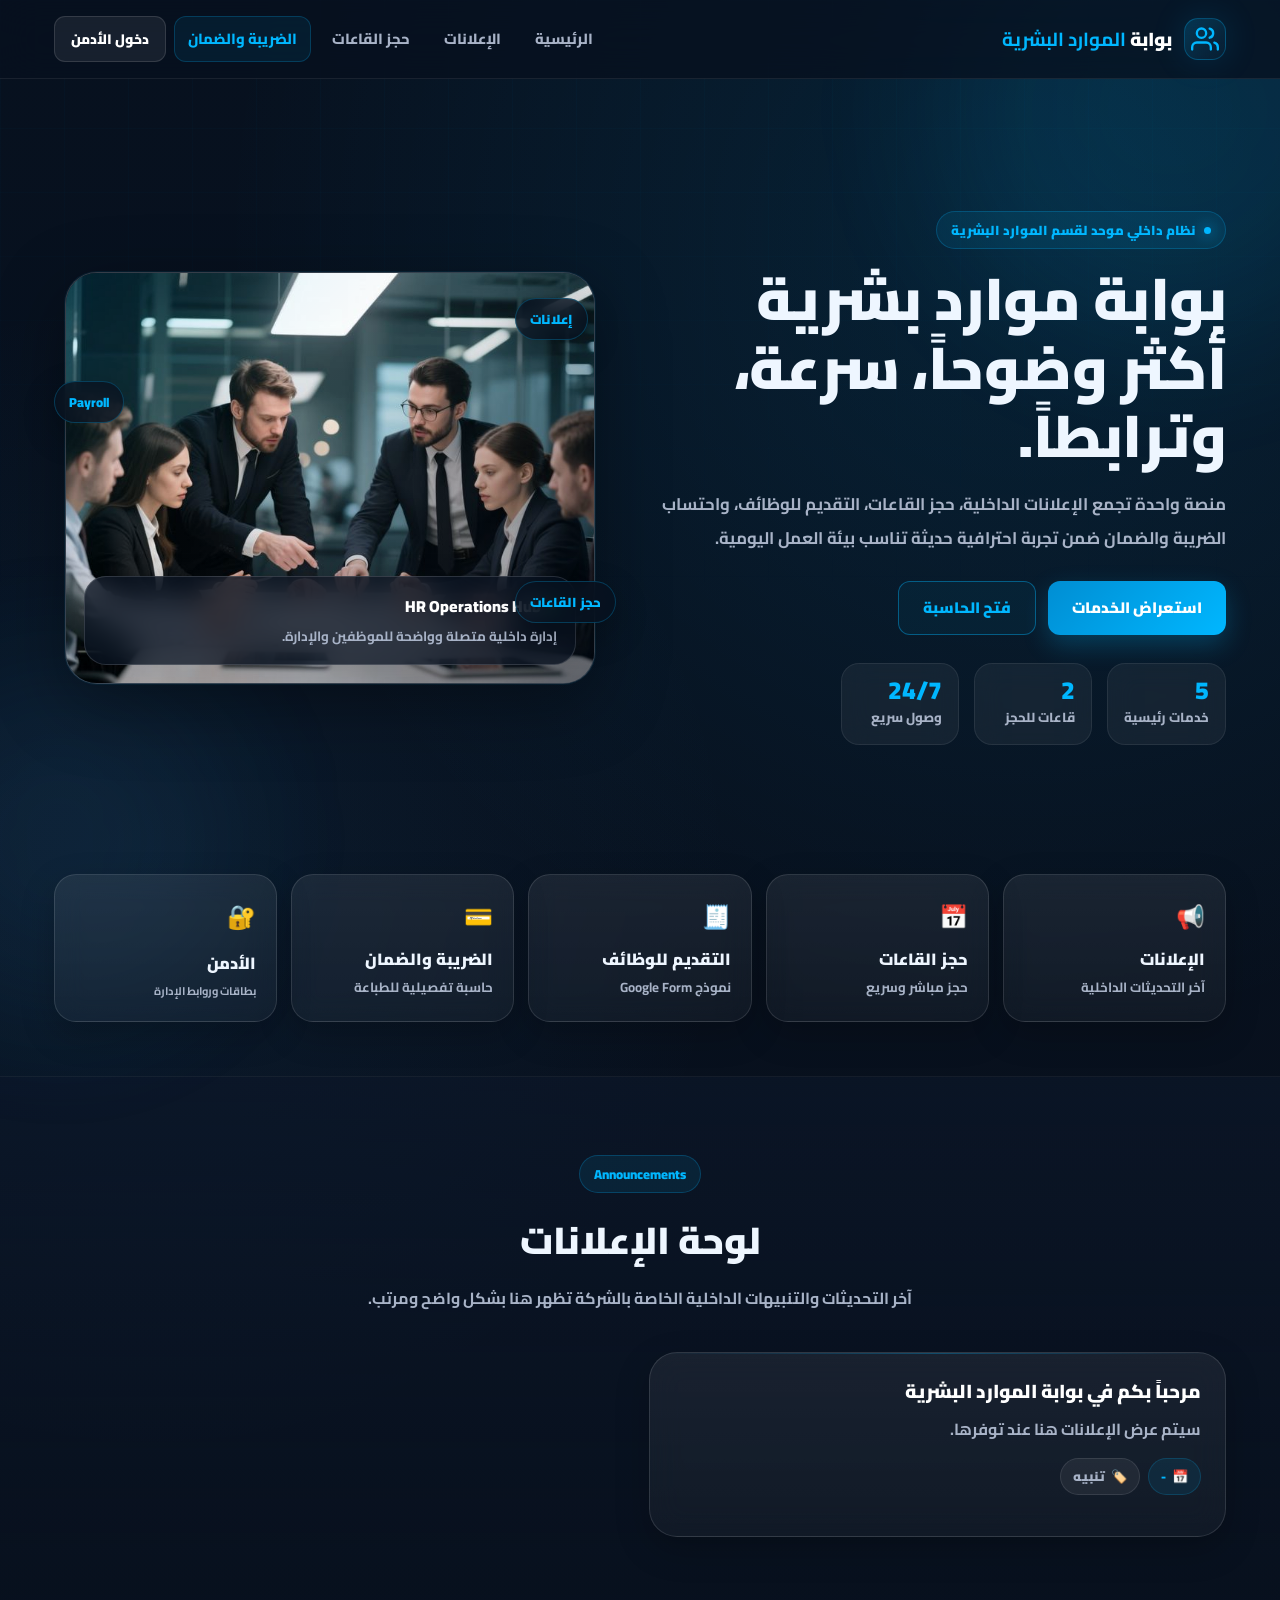
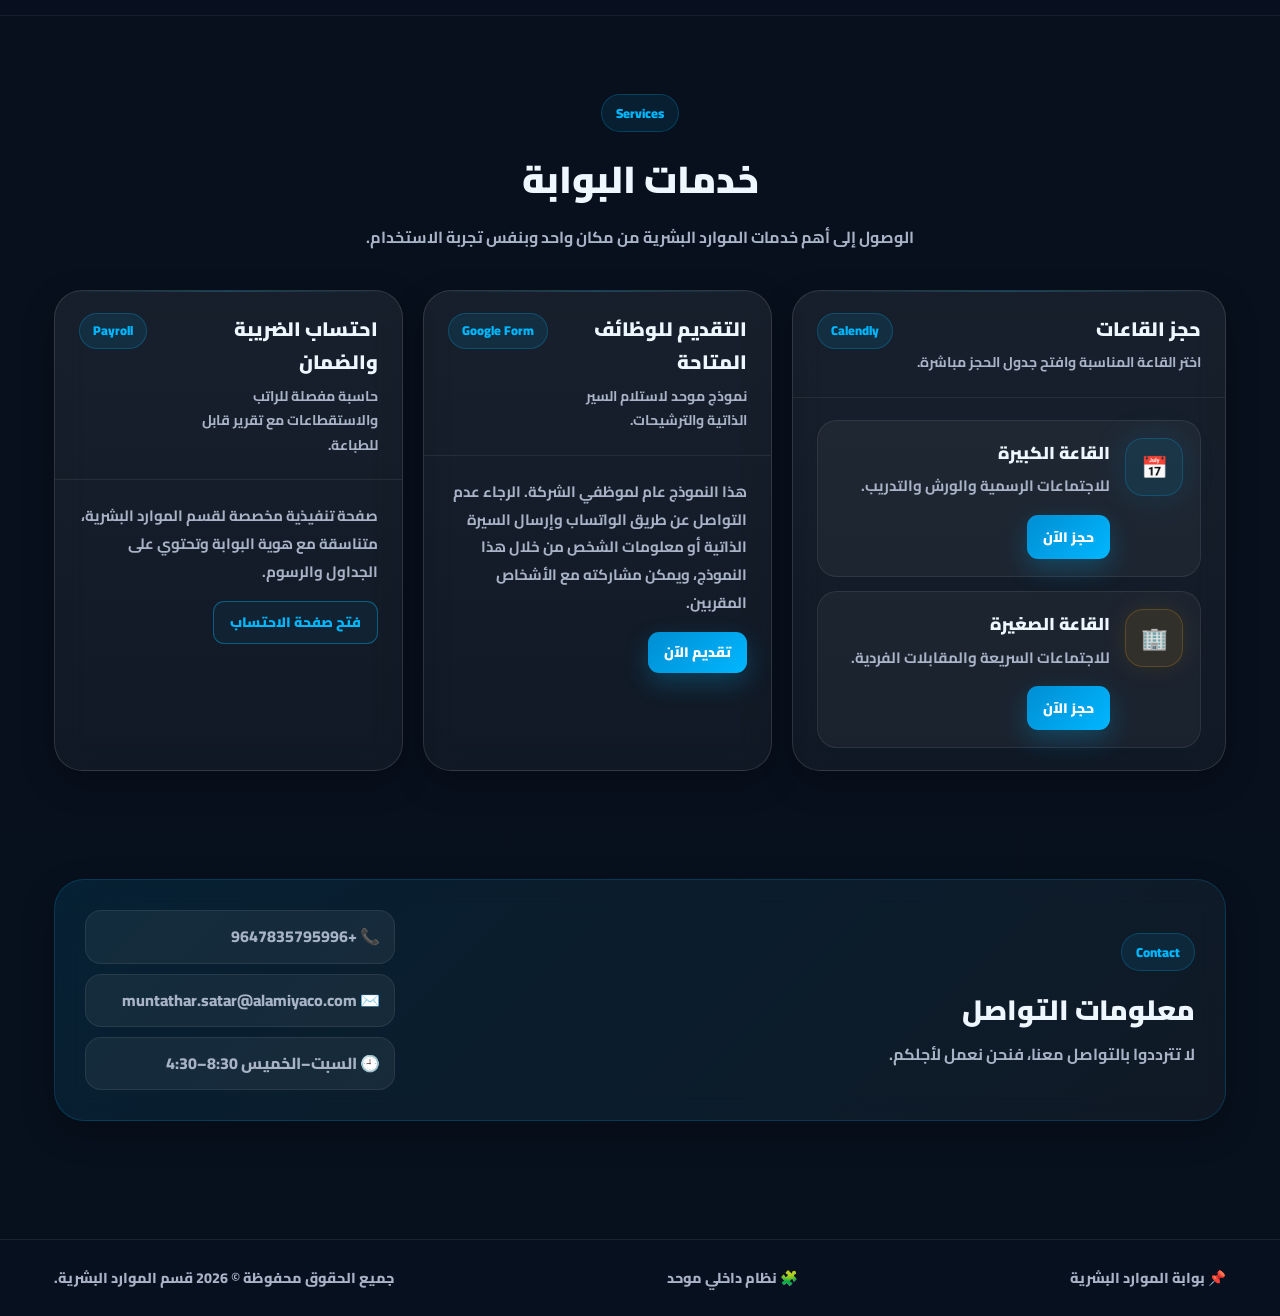
==== admin.html @ 2784f4d8 "Add files via upload" ====
<!DOCTYPE html>
<html lang="ar" dir="rtl">
<head>
  <meta charset="UTF-8" />
  <meta name="viewport" content="width=device-width, initial-scale=1.0" />
  <title>بوابة الأدمن | الموارد البشرية</title>
  <link rel="preconnect" href="https://fonts.googleapis.com">
  <link href="https://fonts.googleapis.com/css2?family=Cairo:wght@300;400;600;700;800;900&display=swap" rel="stylesheet">
  <link rel="stylesheet" href="admin.css" />
</head>
<body class="admin-page">
  <div class="bg-orb orb-1"></div>
  <div class="bg-orb orb-2"></div>
  <div class="bg-grid"></div>

  <header class="admin-header app-header">
    <div class="container admin-topbar">
      <a class="logo" href="index.html">
        <span class="logo-icon">
          <svg width="28" height="28" viewBox="0 0 24 24" fill="none" stroke="currentColor"
            stroke-width="2" stroke-linecap="round" stroke-linejoin="round">
            <rect x="3" y="3" width="7" height="7"></rect>
            <rect x="14" y="3" width="7" height="7"></rect>
            <rect x="14" y="14" width="7" height="7"></rect>
            <rect x="3" y="14" width="7" height="7"></rect>
          </svg>
        </span>
        <span class="logo-text">بوابة <strong>الأدمن</strong></span>
      </a>

      <div class="admin-top-actions">
        <a href="index.html" class="btn btn-primary">العودة للموقع</a>
        <button class="btn btn-dark" type="button" onclick="logoutAdmin()">تسجيل الخروج</button>
      </div>
    </div>
  </header>

  <main class="container admin-main">
    <section class="admin-hero">
      <div>
        <span class="section-kicker">Admin Control</span>
        <h1>مركز روابط وبطاقات الإدارة</h1>
        <p>صفحة موحدة بنفس هوية بوابة الموارد البشرية لعرض بطاقات الإدارة وروابط الأدوات الداخلية.</p>
      </div>
      <div class="admin-help">للدعم: 07735796995</div>
    </section>

    <section class="admin-section">
      <div class="section-title">
        <span class="section-kicker">AdminCards</span>
        <h2>بطاقات الإدارة</h2>
        <p>تُسحب هذه البطاقات من Google Sheet وتظهر هنا بنفس تصميم خدمات البوابة.</p>
      </div>
      <div class="cards-grid" id="adminCardsList"></div>
    </section>
  </main>

  <script src="admin.js"></script>
</body>
</html>
---- admin.css ----
:root{
  --navy:#07111f;
  --navy-2:#0b1628;
  --panel:rgba(255,255,255,.055);
  --border:rgba(255,255,255,.12);
  --border-soft:rgba(255,255,255,.075);
  --cyan:#00b7ff;
  --white:#ffffff;
  --text:#eef6ff;
  --muted:#a8b3c7;
  --danger:#ff4466;
  --radius-sm:12px;
  --radius:18px;
  --radius-lg:28px;
  --container:1220px;
  --shadow:0 20px 70px rgba(0,0,0,.36);
  --shadow-soft:0 12px 34px rgba(0,0,0,.22);
  --glow:0 0 35px rgba(0,183,255,.13);
  --transition:all .32s cubic-bezier(.4,0,.2,1);
  --font:'Cairo',sans-serif;
}
*{box-sizing:border-box;margin:0;padding:0}
*::before,*::after{box-sizing:border-box}
html{scroll-behavior:smooth}
body{
  font-family:var(--font);
  background:
    radial-gradient(circle at 80% 8%, rgba(0,183,255,.105), transparent 28%),
    radial-gradient(circle at 12% 30%, rgba(52,152,219,.08), transparent 25%),
    linear-gradient(180deg,var(--navy),#08101d 48%,#07101d);
  color:var(--text);
  line-height:1.7;
  overflow-x:hidden;
  min-height:100vh;
  padding-top:88px;
}
a{text-decoration:none;color:inherit}
button{font-family:var(--font)}
.container{max-width:var(--container);margin:0 auto;padding:0 24px;position:relative;z-index:2}
.bg-grid{position:fixed;inset:0;background-image:linear-gradient(rgba(0,183,255,.035) 1px,transparent 1px),linear-gradient(90deg,rgba(0,183,255,.035) 1px,transparent 1px);background-size:64px 64px;mask-image:linear-gradient(to bottom,rgba(0,0,0,.75),transparent 70%);pointer-events:none;z-index:0}
.bg-orb{position:fixed;border-radius:999px;filter:blur(78px);pointer-events:none;z-index:0;opacity:.82;animation:orbFloat 13s ease-in-out infinite alternate}
.orb-1{width:460px;height:460px;right:-120px;top:-120px;background:rgba(0,183,255,.14)}
.orb-2{width:360px;height:360px;left:-120px;bottom:-120px;background:rgba(52,152,219,.10);animation-delay:-6s}
@keyframes orbFloat{to{transform:translate(34px,42px) scale(1.08)}}

.app-header,.admin-header{
  position:fixed;top:0;left:0;right:0;z-index:1000;
  background:rgba(7,17,31,.82);
  backdrop-filter:blur(20px);
  -webkit-backdrop-filter:blur(20px);
  border-bottom:1px solid var(--border-soft);
  box-shadow:0 10px 30px rgba(0,0,0,.18);
}
.admin-topbar{min-height:78px;display:flex;align-items:center;justify-content:space-between;gap:18px}
.logo{display:flex;align-items:center;gap:12px;font-weight:900;color:var(--white);white-space:nowrap}
.logo-icon{width:42px;height:42px;border-radius:14px;display:grid;place-items:center;background:linear-gradient(135deg,rgba(0,183,255,.20),rgba(52,152,219,.06));border:1px solid rgba(0,183,255,.28);color:var(--cyan);box-shadow:var(--glow)}
.logo-text{font-size:1.18rem}
.logo-text strong{color:var(--cyan)}
.admin-top-actions{display:flex;gap:10px;flex-wrap:wrap;justify-content:flex-end}
.btn{display:inline-flex;align-items:center;justify-content:center;gap:8px;border:0;border-radius:var(--radius-sm);padding:12px 22px;font-size:.92rem;font-weight:900;cursor:pointer;transition:var(--transition);position:relative;overflow:hidden;white-space:nowrap}
.btn:hover{transform:translateY(-2px)}
.btn-primary{color:#fff;background:linear-gradient(135deg,#008ed3,#00b7ff);box-shadow:0 10px 26px rgba(0,183,255,.24)}
.btn-primary:hover{box-shadow:0 14px 34px rgba(0,183,255,.35)}
.btn-dark{background:rgba(255,255,255,.07);border:1px solid rgba(255,255,255,.12);color:var(--white)}
.btn-dark:hover{background:rgba(255,68,102,.13);border-color:rgba(255,68,102,.30);color:var(--danger)}

.admin-main{padding:28px 0 74px}
.admin-hero{display:flex;justify-content:space-between;gap:24px;align-items:center;margin-bottom:46px;padding:30px;border-radius:30px;background:linear-gradient(135deg,rgba(0,183,255,.12),rgba(255,255,255,.045));border:1px solid rgba(0,183,255,.20);box-shadow:var(--shadow-soft);backdrop-filter:blur(16px);position:relative;overflow:hidden}
.admin-hero::before{content:"";position:absolute;inset:0;background:radial-gradient(circle at 0 0,rgba(0,183,255,.14),transparent 34%);pointer-events:none}
.admin-hero>*{position:relative;z-index:1}
.section-kicker{display:inline-flex;align-items:center;gap:8px;color:var(--cyan);background:rgba(0,183,255,.09);border:1px solid rgba(0,183,255,.23);border-radius:999px;padding:7px 14px;font-weight:900;font-size:.82rem;margin-bottom:14px}
.admin-hero h1{font-size:clamp(1.6rem,3vw,2.45rem);font-weight:900;line-height:1.22;margin-bottom:8px}
.admin-hero p{color:var(--muted);font-weight:700;max-width:720px;line-height:1.9}
.admin-help{padding:13px 16px;border-radius:18px;background:rgba(255,255,255,.06);border:1px solid rgba(255,255,255,.11);color:var(--muted);font-weight:900;white-space:nowrap}
.section-title{text-align:center;margin-bottom:34px}
.section-title h2{font-size:clamp(1.55rem,3vw,2.15rem);font-weight:900;margin-bottom:8px}
.section-title p{color:var(--muted);max-width:720px;margin:0 auto;font-weight:700;line-height:1.9}

.cards-grid{display:grid;grid-template-columns:repeat(auto-fill,minmax(270px,1fr));gap:20px}
.admin-card,.empty-state{
  background:linear-gradient(180deg,rgba(255,255,255,.067),rgba(255,255,255,.038));
  border:1px solid var(--border);
  border-radius:var(--radius-lg);
  box-shadow:var(--shadow-soft);
  backdrop-filter:blur(16px);
  position:relative;
  overflow:hidden;
  transition:var(--transition);
}
.admin-card::before,.empty-state::before{content:"";position:absolute;top:0;right:0;left:0;height:1px;background:linear-gradient(90deg,transparent,rgba(0,183,255,.45),transparent);opacity:.65}
.admin-card{min-height:250px;padding:24px 22px;text-align:center;display:flex;flex-direction:column}
.admin-card:hover{transform:translateY(-6px);border-color:rgba(0,183,255,.24);box-shadow:var(--shadow),var(--glow)}
.admin-card-tag{display:inline-flex;align-items:center;justify-content:center;align-self:center;border:1px solid rgba(0,183,255,.24);background:rgba(0,183,255,.10);color:var(--cyan);border-radius:999px;padding:6px 14px;font-size:.78rem;font-weight:900;margin-bottom:16px}
.admin-card-title{font-size:1.04rem;font-weight:900;line-height:1.55;margin-bottom:10px;color:var(--white)}
.admin-card-desc{color:var(--muted);font-size:.88rem;font-weight:700;line-height:1.85;flex-grow:1;margin-bottom:18px}
.admin-card-actions{margin-top:auto}
.admin-card-btn{display:inline-flex;align-items:center;justify-content:center;gap:8px;border-radius:12px;padding:10px 18px;background:linear-gradient(135deg,#008ed3,#00b7ff);color:#fff;font-weight:900;font-size:.88rem;box-shadow:0 10px 26px rgba(0,183,255,.24);transition:var(--transition)}
.admin-card-btn:hover{transform:translateY(-2px);box-shadow:0 14px 34px rgba(0,183,255,.35)}
.empty-state{grid-column:1/-1;text-align:center;padding:34px}
.empty-state h3{font-size:1.2rem;font-weight:900;margin-bottom:8px}
.empty-state p{color:var(--muted);font-weight:700}

@media(max-width:760px){
  body{padding-top:122px}
  .admin-topbar{min-height:auto;padding:14px 0;flex-direction:column;align-items:stretch}
  .logo{justify-content:center}.admin-top-actions{justify-content:center}
  .admin-hero{flex-direction:column;align-items:stretch;text-align:center}
  .admin-help{white-space:normal;text-align:center}
  .btn{width:100%}
}
@media(max-width:520px){.container{padding:0 16px}.cards-grid{grid-template-columns:1fr}}
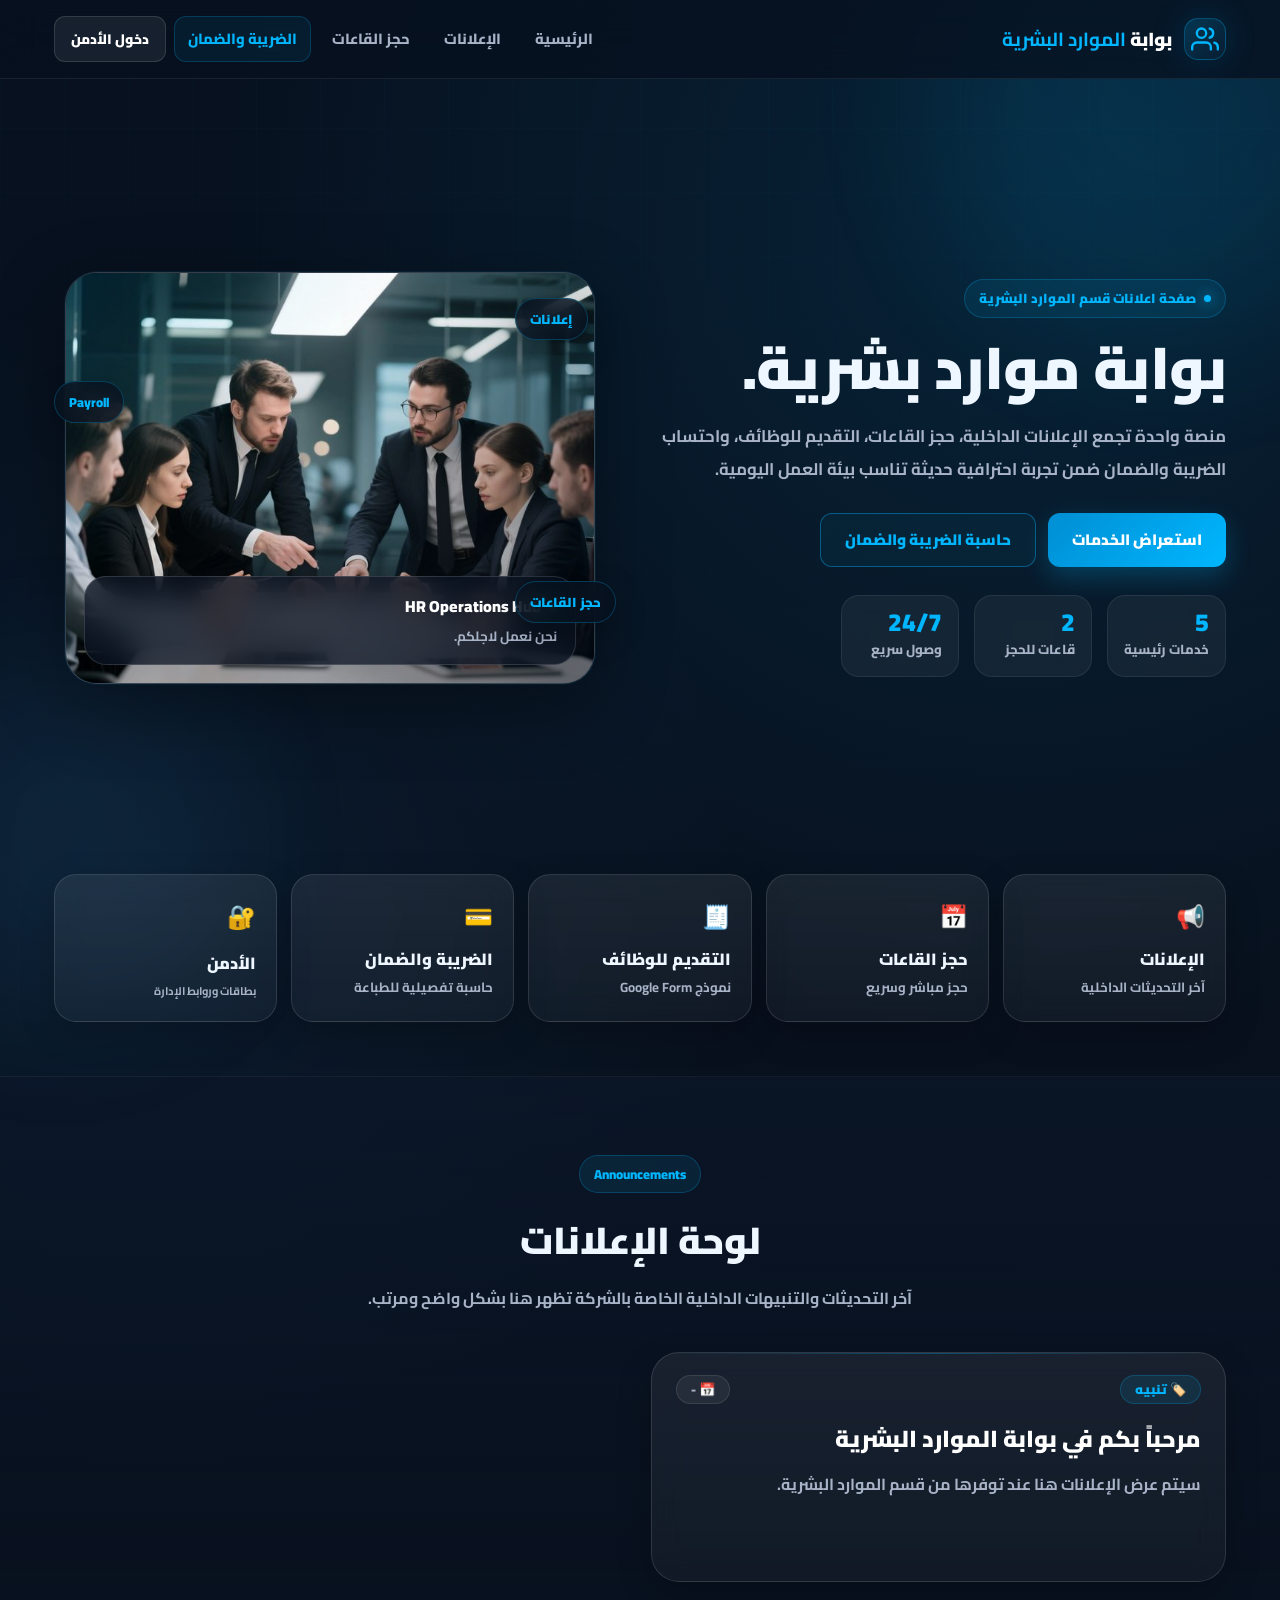
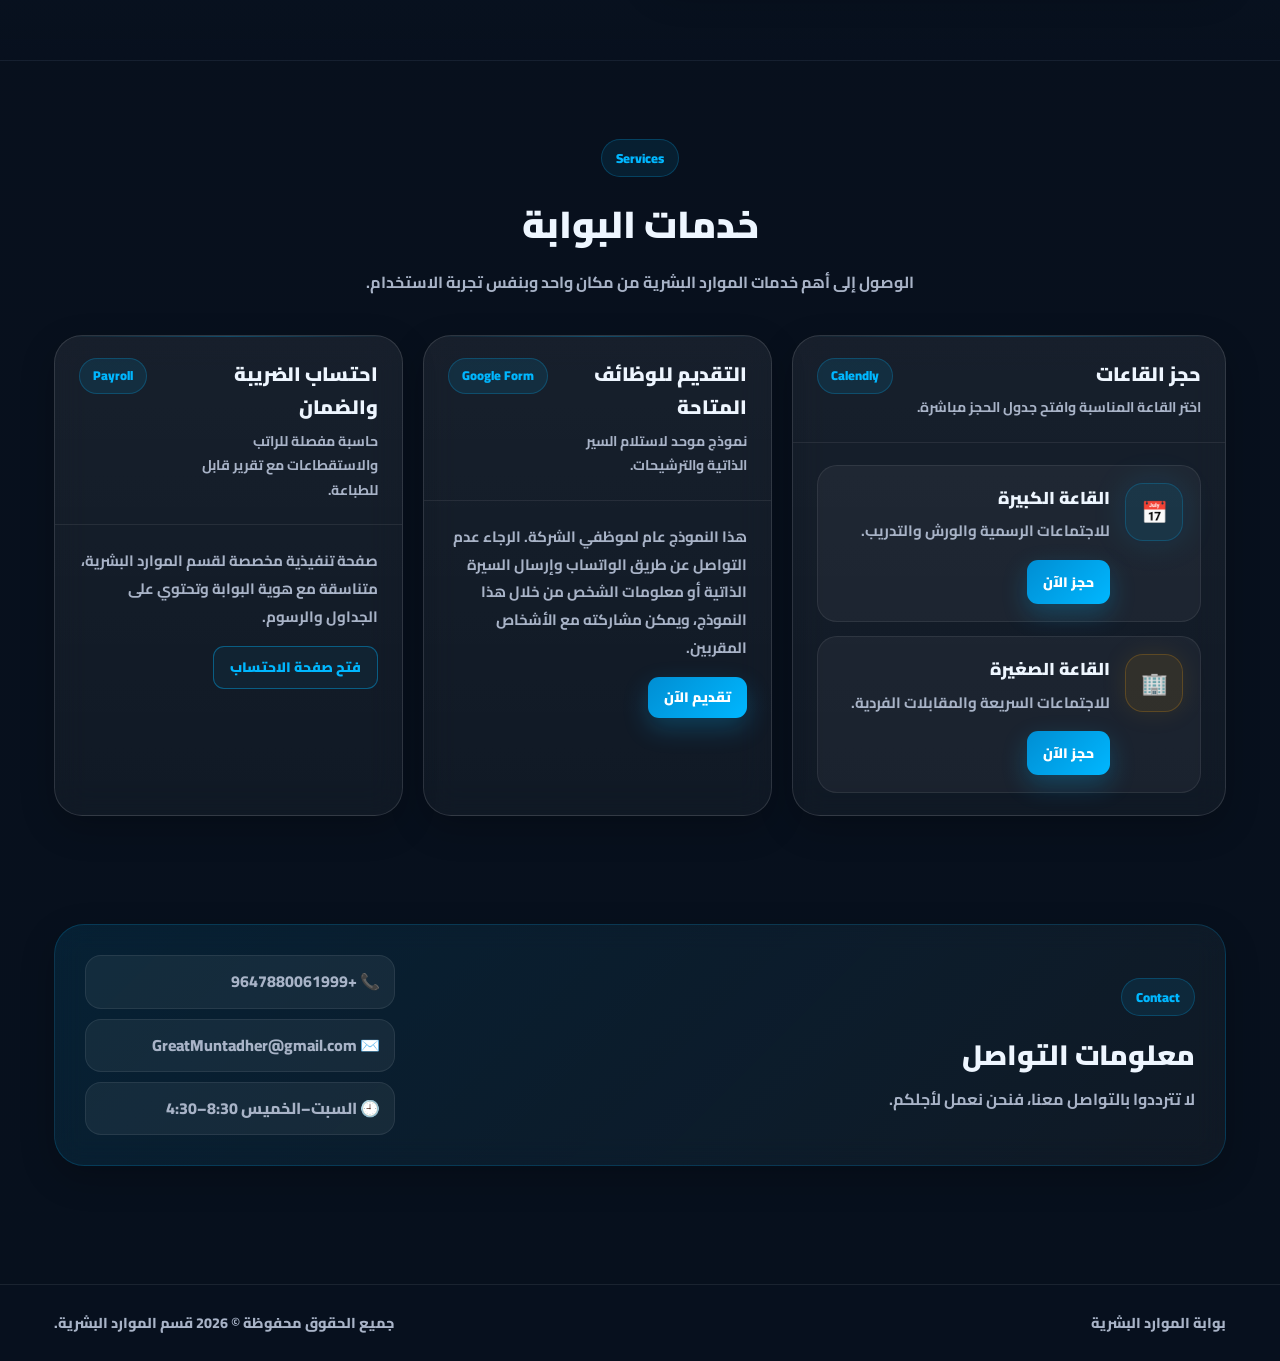
==== commit 12dc8f15: "admin.html" ====
--- a/admin.html
+++ b/admin.html
@@ -42,7 +42,7 @@
         <h1>مركز روابط وبطاقات الإدارة</h1>
         <p>صفحة موحدة بنفس هوية بوابة الموارد البشرية لعرض بطاقات الإدارة وروابط الأدوات الداخلية.</p>
       </div>
-      <div class="admin-help">للدعم: 07735796995</div>
+      <div class="admin-help">للدعم: 07880061999</div>
     </section>
 
     <section class="admin-section">
